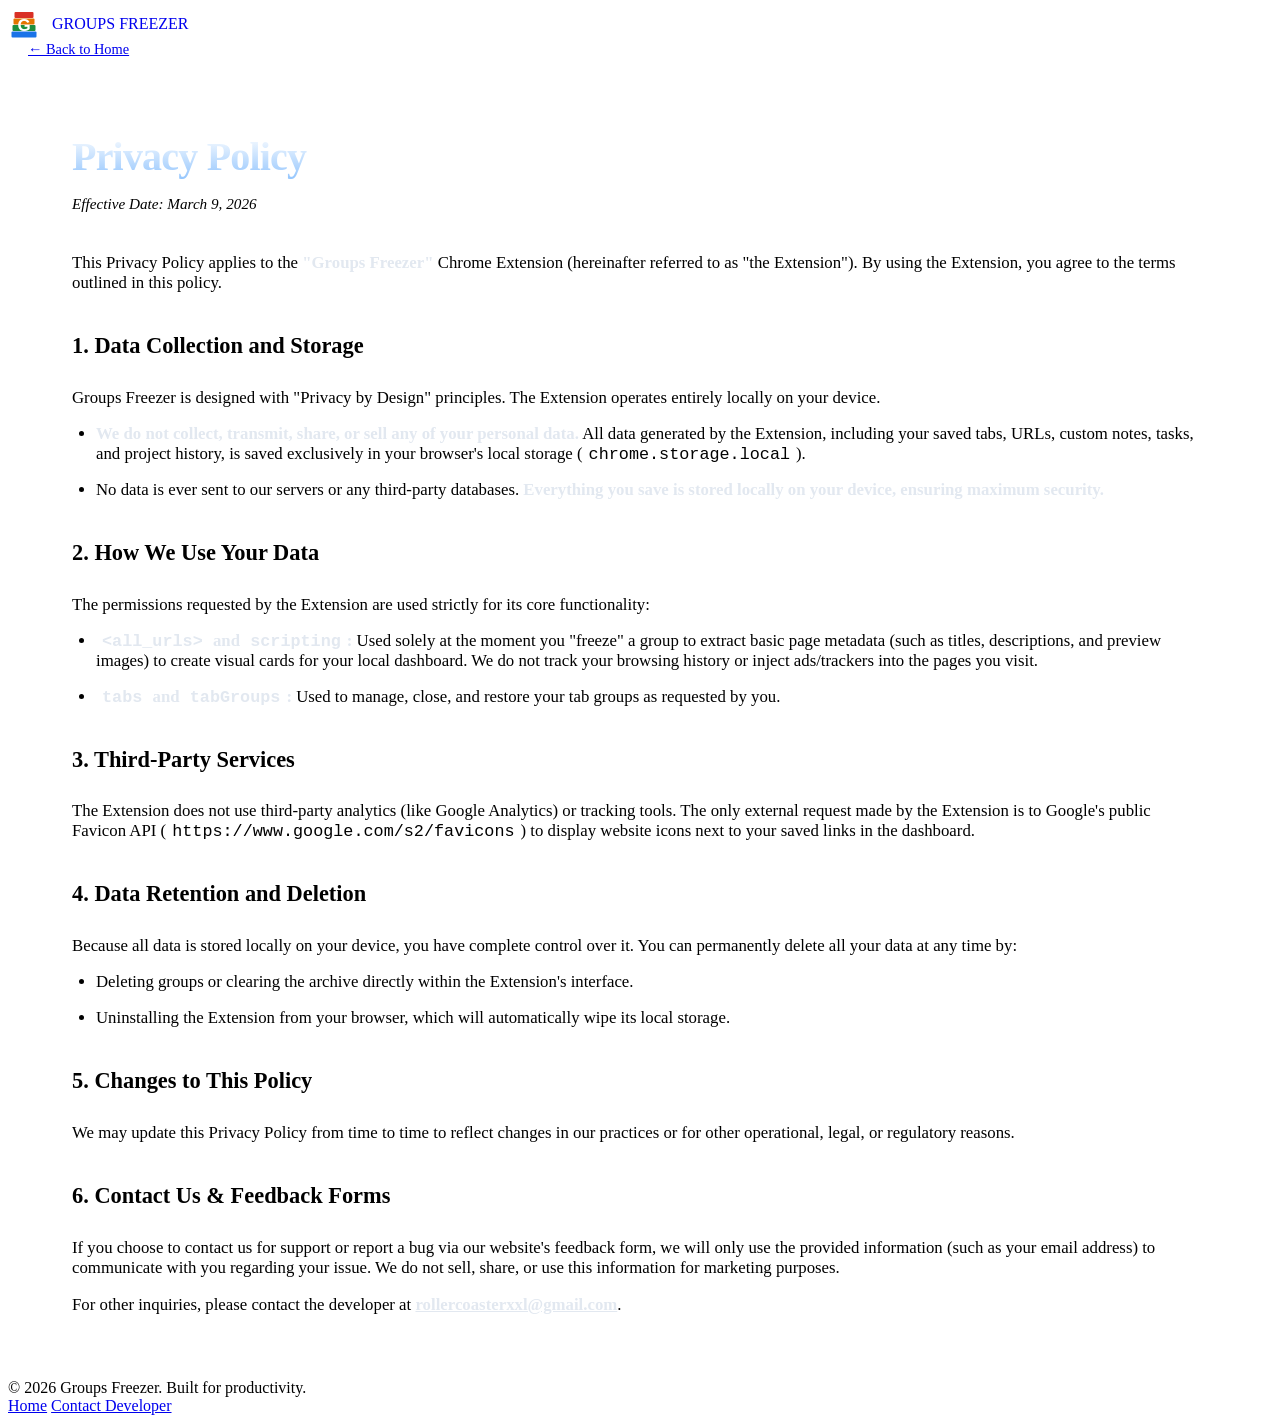
==== privacy.html @ 137fc0cf "Update privacy.html" ====
<!DOCTYPE html>
<html lang="en">
<head>
    <meta charset="UTF-8">
    <meta name="viewport" content="width=device-width, initial-scale=1.0">
    <title>Privacy Policy | Groups Freezer</title>
    <link href="https://fonts.googleapis.com/css2?family=Plus+Jakarta+Sans:wght@400;500;600;700;800&display=swap" rel="stylesheet">
    <link rel="stylesheet" href="style.css">
    
    <style>
        .policy-content {
            padding: 48px 64px;
        }
        .policy-content h1 {
            font-size: 2.5rem;
            margin-bottom: 8px;
            background: linear-gradient(180deg, #ffffff 0%, #93c5fd 100%);
            -webkit-background-clip: text;
            -webkit-text-fill-color: transparent;
            letter-spacing: -0.02em;
        }
        .policy-content h2 {
            margin-top: 40px;
            margin-bottom: 16px;
            color: var(--text-main);
            border-bottom: 1px solid var(--border-light);
            padding-bottom: 12px;
            font-size: 1.4rem;
        }
        .policy-content p, .policy-content li {
            color: var(--text-subtitle);
            margin-bottom: 16px;
            font-size: 1.05rem;
        }
        .policy-content ul {
            padding-left: 24px;
            margin-bottom: 24px;
        }
        .policy-content strong {
            color: #e2e8f0;
            font-weight: 600;
        }
        .policy-content code {
            background: rgba(255, 255, 255, 0.05);
            padding: 2px 6px;
            border-radius: 6px;
            color: var(--accent-blue);
            font-family: monospace;
            border: 1px solid var(--border-light);
        }
        
        @media (max-width: 768px) {
            .policy-content { padding: 32px 24px; }
            .policy-content h1 { font-size: 2rem; }
        }
    </style>
</head>
<body>

    <div class="container">
        
        <nav class="navbar" style="justify-content: space-between;">
            <a href="index.html" style="display: flex; align-items: center; gap: 12px; text-decoration: none;">
                <svg xmlns="http://www.w3.org/2000/svg" viewBox="0 0 128 128" width="32" height="32">
                  <rect x="26" y="16" width="76" height="24" rx="4" fill="#d93025"/>
                  <rect x="22" y="42" width="84" height="24" rx="4" fill="#e37400"/>
                  <rect x="18" y="68" width="92" height="24" rx="4" fill="#1e8e3e"/>
                  <rect x="14" y="94" width="100" height="24" rx="4" fill="#1a73e8"/>
                  <text x="64" y="70" font-family="-apple-system, BlinkMacSystemFont, 'Segoe UI', Roboto, Helvetica, Arial, sans-serif" font-size="68" font-weight="bold" fill="white" text-anchor="middle" dominant-baseline="central">G</text>
                </svg>
                <span class="logo-text">GROUPS FREEZER</span>
            </a>
            
            <a href="index.html" class="btn-ghost" style="width: auto; padding: 10px 20px; font-size: 0.9rem;">
                ← Back to Home
            </a>
        </nav>

        <div class="glass-panel policy-content">
            <h1>Privacy Policy</h1>
            <p style="font-style: italic; margin-bottom: 40px; color: var(--text-muted); font-size: 0.95rem;">Effective Date: March 9, 2026</p>

            <p>This Privacy Policy applies to the <strong>"Groups Freezer"</strong> Chrome Extension (hereinafter referred to as "the Extension"). By using the Extension, you agree to the terms outlined in this policy.</p>

            <h2>1. Data Collection and Storage</h2>
            <p>Groups Freezer is designed with "Privacy by Design" principles. The Extension operates entirely locally on your device.</p>
            <ul>
                <li><strong>We do not collect, transmit, share, or sell any of your personal data.</strong> All data generated by the Extension, including your saved tabs, URLs, custom notes, tasks, and project history, is saved exclusively in your browser's local storage (<code>chrome.storage.local</code>).</li>
                <li>No data is ever sent to our servers or any third-party databases. <strong>Everything you save is stored locally on your device, ensuring maximum security.</strong></li>
            </ul>

            <h2>2. How We Use Your Data</h2>
            <p>The permissions requested by the Extension are used strictly for its core functionality:</p>
            <ul>
                <li><strong><code>&lt;all_urls&gt;</code> and <code>scripting</code>:</strong> Used solely at the moment you "freeze" a group to extract basic page metadata (such as titles, descriptions, and preview images) to create visual cards for your local dashboard. We do not track your browsing history or inject ads/trackers into the pages you visit.</li>
                <li><strong><code>tabs</code> and <code>tabGroups</code>:</strong> Used to manage, close, and restore your tab groups as requested by you.</li>
            </ul>

            <h2>3. Third-Party Services</h2>
            <p>The Extension does not use third-party analytics (like Google Analytics) or tracking tools. The only external request made by the Extension is to Google's public Favicon API (<code>https://www.google.com/s2/favicons</code>) to display website icons next to your saved links in the dashboard.</p>

            <h2>4. Data Retention and Deletion</h2>
            <p>Because all data is stored locally on your device, you have complete control over it. You can permanently delete all your data at any time by:</p>
            <ul>
                <li>Deleting groups or clearing the archive directly within the Extension's interface.</li>
                <li>Uninstalling the Extension from your browser, which will automatically wipe its local storage.</li>
            </ul>

            <h2>5. Changes to This Policy</h2>
            <p>We may update this Privacy Policy from time to time to reflect changes in our practices or for other operational, legal, or regulatory reasons.</p>

            <h2>6. Contact Us & Feedback Forms</h2>
            <p>If you choose to contact us for support or report a bug via our website's feedback form, we will only use the provided information (such as your email address) to communicate with you regarding your issue. We do not sell, share, or use this information for marketing purposes.</p>
            <p>For other inquiries, please contact the developer at <strong><a href="mailto:rollercoasterxxl@gmail.com" style="color: var(--accent-blue);">rollercoasterxxl@gmail.com</a></strong>.</p>
        </div>

        <footer>
            <div class="copyright">© 2026 Groups Freezer. Built for productivity.</div>
            <div class="footer-links">
                <a href="index.html">Home</a>
                <a href="mailto:rollercoasterxxl@gmail.com">Contact Developer</a>
            </div>
        </footer>

    </div>
</body>
</html>
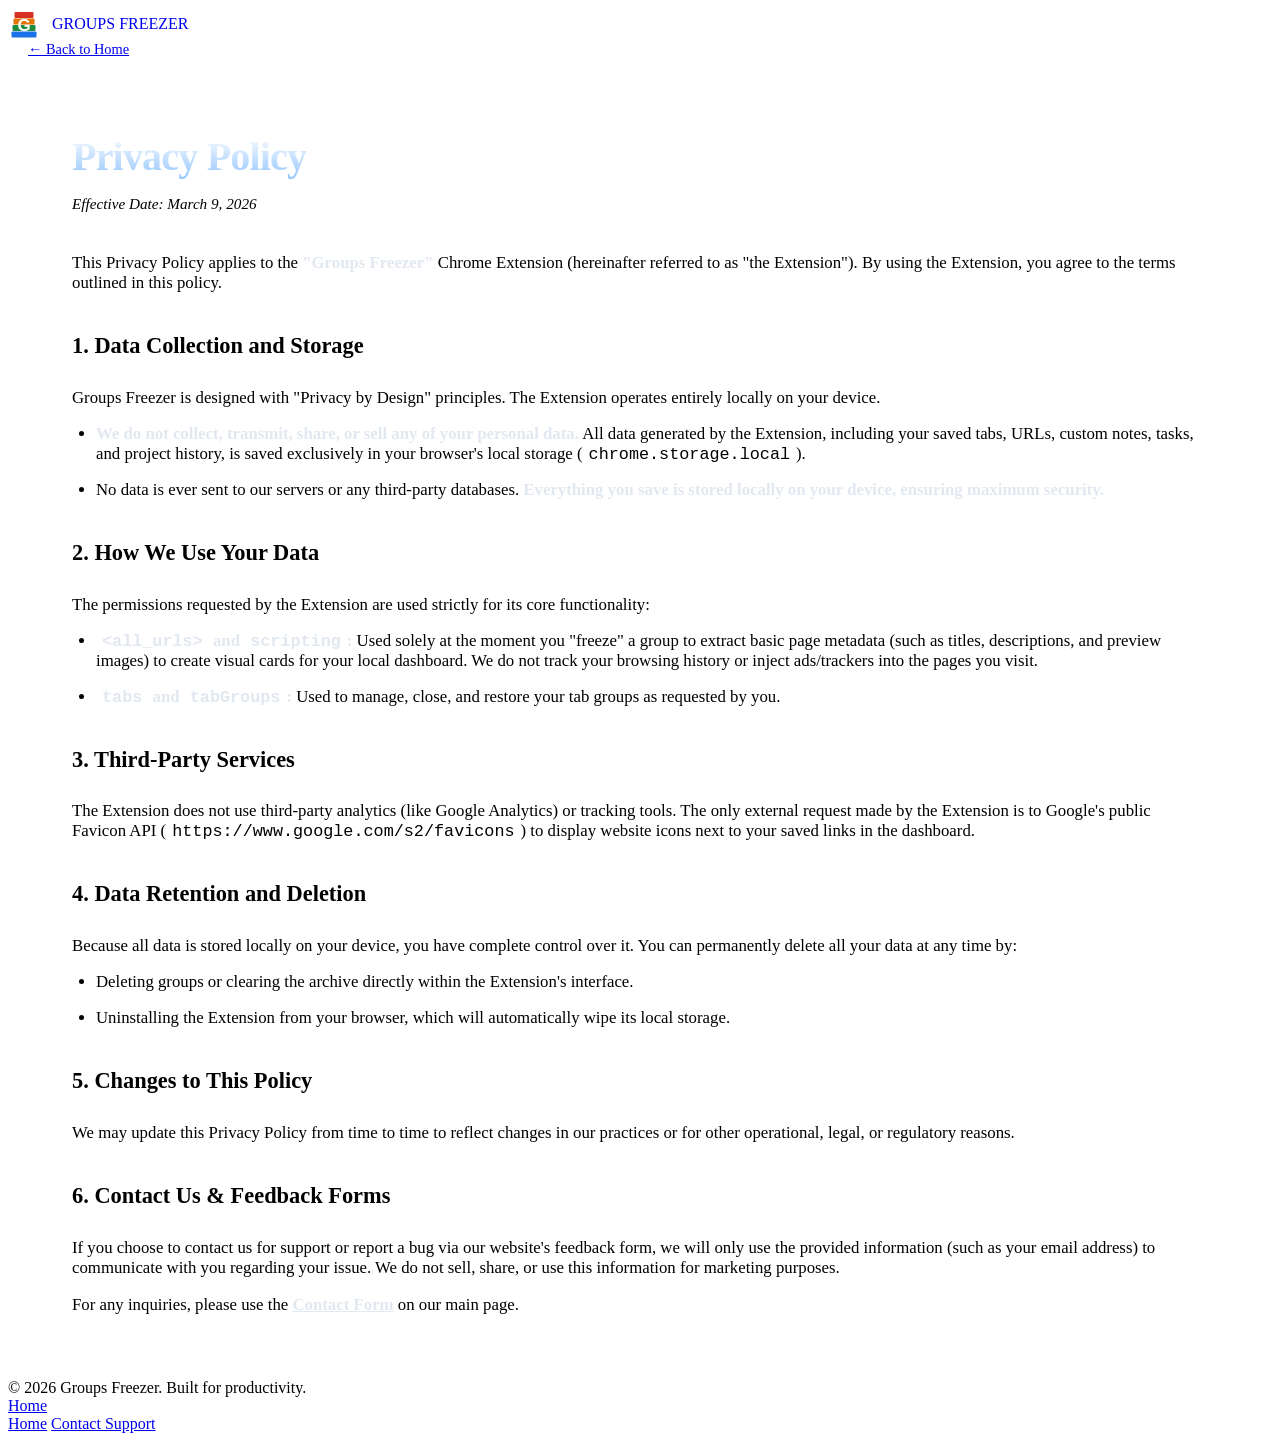
==== commit 45a9207b: "Update privacy.html" ====
--- a/privacy.html
+++ b/privacy.html
@@ -111,14 +111,17 @@
 
             <h2>6. Contact Us & Feedback Forms</h2>
             <p>If you choose to contact us for support or report a bug via our website's feedback form, we will only use the provided information (such as your email address) to communicate with you regarding your issue. We do not sell, share, or use this information for marketing purposes.</p>
-            <p>For other inquiries, please contact the developer at <strong><a href="mailto:rollercoasterxxl@gmail.com" style="color: var(--accent-blue);">rollercoasterxxl@gmail.com</a></strong>.</p>
+            <p>For any inquiries, please use the <strong><a href="index.html#feedback" style="color: var(--accent-blue);">Contact Form</a></strong> on our main page.</p>
         </div>
 
         <footer>
             <div class="copyright">© 2026 Groups Freezer. Built for productivity.</div>
             <div class="footer-links">
                 <a href="index.html">Home</a>
-                <a href="mailto:rollercoasterxxl@gmail.com">Contact Developer</a>
+                <div class="footer-links">
+                <a href="index.html">Home</a>
+                <a href="index.html#feedback">Contact Support</a>
+            </div>
             </div>
         </footer>
 
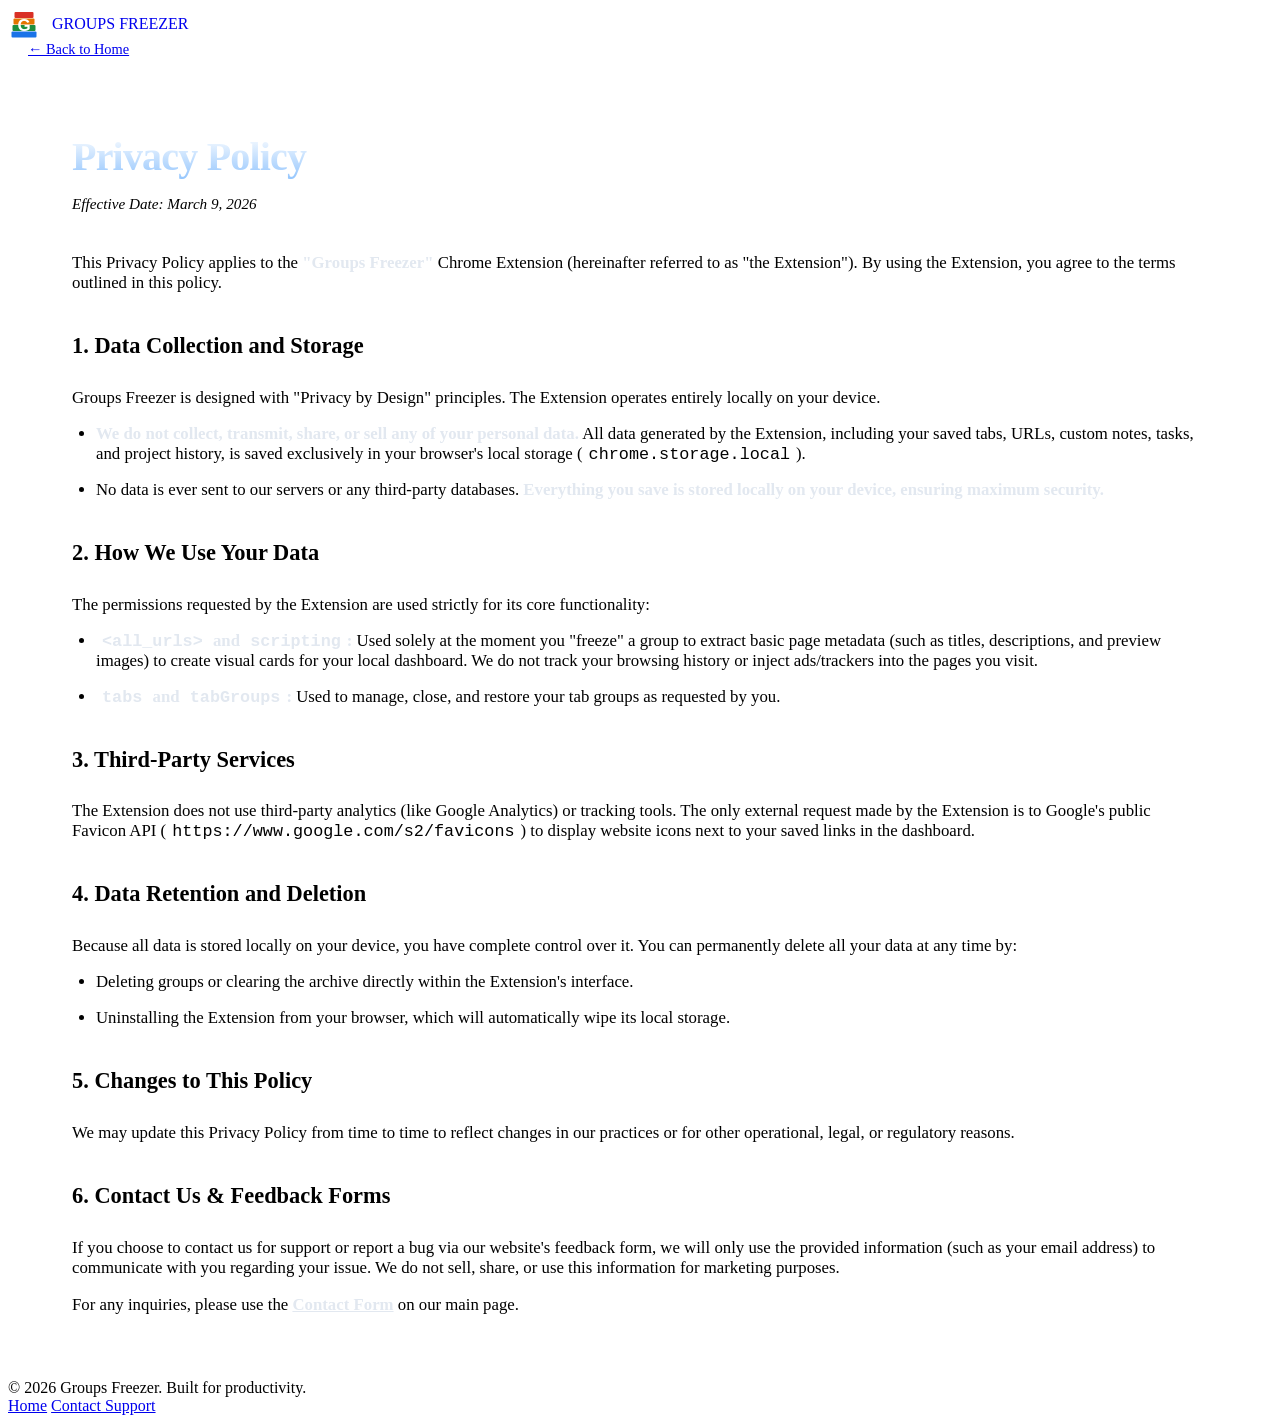
==== commit 14d5a35a: "Update privacy.html" ====
--- a/privacy.html
+++ b/privacy.html
@@ -116,12 +116,9 @@
 
         <footer>
             <div class="copyright">© 2026 Groups Freezer. Built for productivity.</div>
-            <div class="footer-links">
-                <a href="index.html">Home</a>
                 <div class="footer-links">
                 <a href="index.html">Home</a>
                 <a href="index.html#feedback">Contact Support</a>
-            </div>
             </div>
         </footer>
 
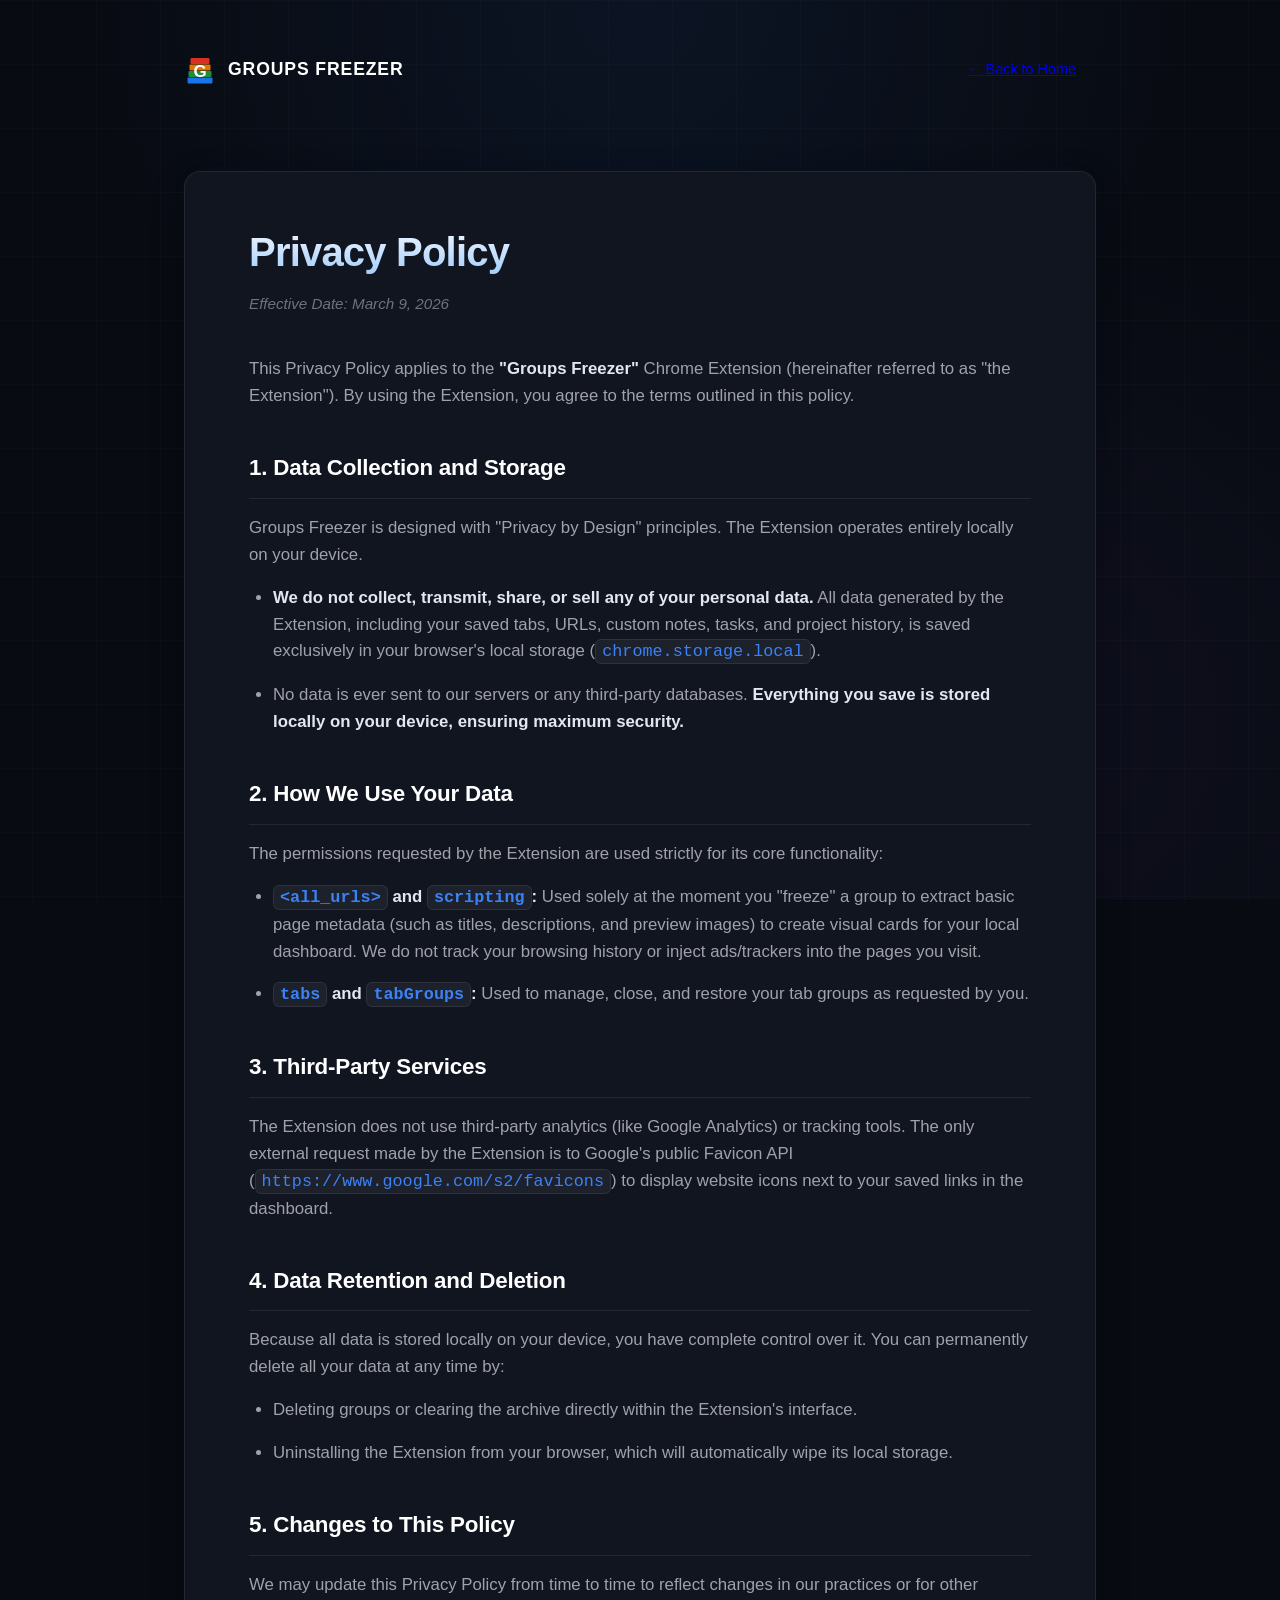
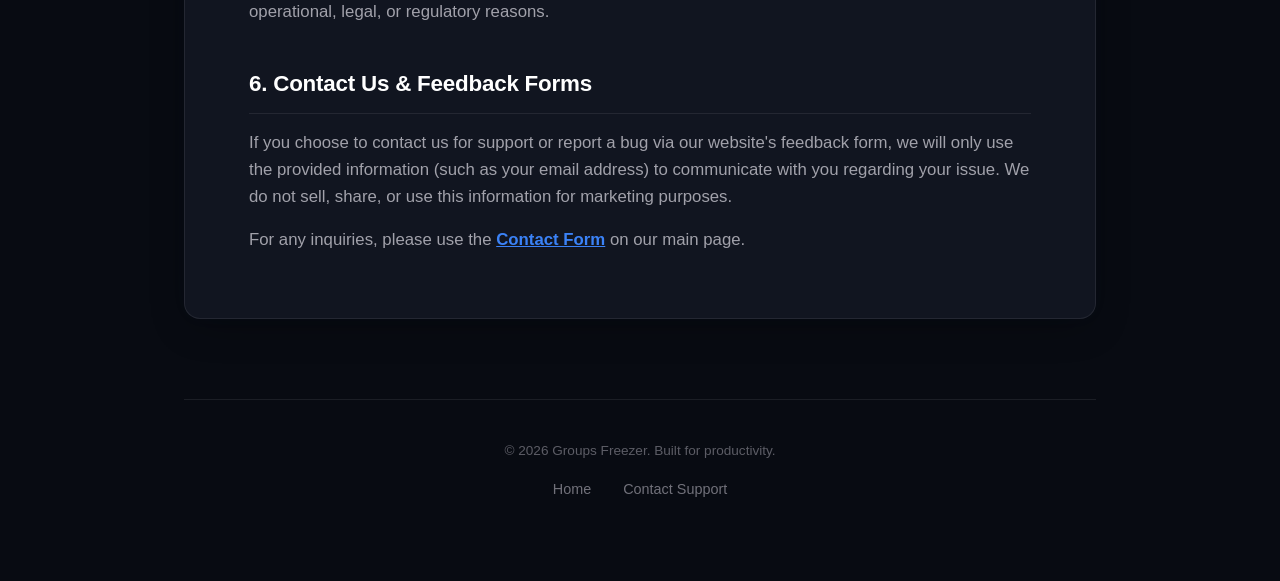
==== commit 4961ae78: "Update privacy.html" ====
--- a/privacy.html
+++ b/privacy.html
@@ -6,6 +6,7 @@
     <title>Privacy Policy | Groups Freezer</title>
     <link href="https://fonts.googleapis.com/css2?family=Plus+Jakarta+Sans:wght@400;500;600;700;800&display=swap" rel="stylesheet">
     <link rel="stylesheet" href="style.css">
+    <link rel="icon" type="image/png" sizes="48x48" href="icon48.png">
     
     <style>
         .policy-content {
--- a/style.css
+++ b/style.css
@@ -0,0 +1,411 @@
+:root {
+    /* Вернули глубокий темно-синий цвет из оригинала */
+    --bg-color: #080b12;
+    --surface: #111520;
+    --surface-hover: #1a2235;
+    --border-light: rgba(255, 255, 255, 0.08);
+    --border-strong: rgba(255, 255, 255, 0.15);
+    --text-main: #ffffff;
+    --text-subtitle: #a1a1aa;
+    --text-muted: #71717a;
+    --accent-blue: #3b82f6;
+    --accent-blue-hover: #2563eb;
+    --accent-kofi: #ff5e5b;
+}
+
+* { 
+    margin: 0; 
+    padding: 0; 
+    box-sizing: border-box; 
+    font-family: 'Plus Jakarta Sans', -apple-system, BlinkMacSystemFont, sans-serif; 
+    -webkit-font-smoothing: antialiased;
+    -moz-osx-font-smoothing: grayscale;
+}
+
+body {
+    background-color: var(--bg-color);
+    color: var(--text-main);
+    line-height: 1.6;
+    /* Вернули цветные свечения на фон + оставили тонкую премиальную сетку */
+    background-image: 
+        radial-gradient(circle at 50% 0%, rgba(59, 130, 246, 0.08) 0%, transparent 50%),
+        radial-gradient(circle at 80% 80%, rgba(139, 92, 246, 0.05) 0%, transparent 40%),
+        linear-gradient(rgba(255, 255, 255, 0.015) 1px, transparent 1px),
+        linear-gradient(90deg, rgba(255, 255, 255, 0.015) 1px, transparent 1px);
+    background-size: 100% 100%, 100% 100%, 64px 64px, 64px 64px;
+    background-attachment: fixed;
+    background-position: center top;
+}
+
+.container {
+    max-width: 960px; 
+    margin: 0 auto;
+    padding: 48px 24px 80px;
+    display: flex;
+    flex-direction: column;
+    gap: 80px;
+}
+
+/* Navbar */
+.navbar {
+    display: flex;
+    align-items: center;
+    gap: 12px;
+}
+.logo-text {
+    font-weight: 700;
+    font-size: 1.1rem;
+    letter-spacing: 0.05em;
+    color: var(--text-main);
+}
+
+/* Hero Section */
+.hero { 
+    text-align: center; 
+    padding-top: 20px;
+}
+.hero h1 {
+    font-size: 4rem;
+    font-weight: 800;
+    line-height: 1.1;
+    margin-bottom: 24px;
+    letter-spacing: -0.04em;
+    /* Вернули синеватый отлив градиенту текста */
+    background: linear-gradient(180deg, #ffffff 0%, #93c5fd 100%);
+    -webkit-background-clip: text;
+    -webkit-text-fill-color: transparent;
+}
+.hero p {
+    font-size: 1.25rem;
+    color: var(--text-subtitle);
+    max-width: 600px;
+    margin: 0 auto;
+    font-weight: 400;
+}
+
+/* Primary Button */
+.btn-primary {
+    background: #ffffff;
+    color: #000000;
+    padding: 16px 32px;
+    border-radius: 12px;
+    font-size: 1.05rem;
+    font-weight: 700;
+    text-decoration: none;
+    display: inline-flex;
+    align-items: center;
+    gap: 10px;
+    margin-top: 40px;
+    transition: all 0.2s cubic-bezier(0.16, 1, 0.3, 1);
+    box-shadow: 0 4px 14px 0 rgba(255, 255, 255, 0.1);
+}
+.btn-primary:hover {
+    transform: translateY(-2px);
+    box-shadow: 0 6px 20px 0 rgba(255, 255, 255, 0.15);
+    background: #f8fafc;
+}
+
+/* Browser Mockup */
+.video-section {
+    width: 100%;
+}
+.browser-mockup {
+    background: var(--surface);
+    border: 1px solid var(--border-light);
+    border-radius: 12px;
+    overflow: hidden;
+    box-shadow: 0 30px 60px -12px rgba(0, 0, 0, 0.8), 0 0 0 1px rgba(255,255,255,0.05);
+}
+.browser-header {
+    background: rgba(255, 255, 255, 0.03);
+    padding: 14px 16px;
+    display: flex;
+    gap: 8px;
+    border-bottom: 1px solid var(--border-light);
+}
+.dot {
+    width: 12px;
+    height: 12px;
+    border-radius: 50%;
+}
+.dot.close { background: #ed6a5e; }
+.dot.minimize { background: #f4bf4f; }
+.dot.expand { background: #61c554; }
+
+.video-wrapper {
+    position: relative;
+    padding-bottom: 56.25%; 
+    height: 0;
+    background: #000;
+}
+.video-wrapper iframe {
+    position: absolute; 
+    top: 0; left: 0; 
+    width: 100%; height: 100%;
+}
+
+/* Grid Layout */
+.grid {
+    display: grid;
+    grid-template-columns: 1.2fr 1fr;
+    gap: 24px;
+}
+
+/* Glass Panels / Cards */
+.glass-panel {
+    background: var(--surface);
+    border: 1px solid var(--border-light);
+    border-radius: 16px;
+    padding: 40px;
+    transition: all 0.3s ease;
+    box-shadow: 0 10px 40px -10px rgba(0, 0, 0, 0.4), 0 0 20px -5px rgba(59, 130, 246, 0.05);
+}
+.glass-panel:hover {
+    border-color: var(--border-strong);
+    box-shadow: 0 10px 40px -10px rgba(0, 0, 0, 0.5), 0 0 30px -5px rgba(59, 130, 246, 0.1);
+}
+.support-panel {
+    display: flex;
+    flex-direction: column;
+}
+
+/* Panel Typography */
+.panel-header {
+    display: flex;
+    align-items: center;
+    gap: 12px;
+    margin-bottom: 12px;
+    color: var(--text-main);
+}
+h2 {
+    font-size: 1.2rem;
+    font-weight: 600;
+    letter-spacing: -0.01em;
+}
+.subtitle {
+    color: var(--text-subtitle);
+    font-size: 0.95rem;
+    margin-bottom: 32px;
+    line-height: 1.6;
+}
+
+/* Forms */
+.input-group {
+    margin-bottom: 16px;
+    position: relative;
+}
+input, textarea, select {
+    width: 100%;
+    padding: 14px 16px;
+    background: rgba(255, 255, 255, 0.03);
+    border: 1px solid var(--border-light);
+    border-radius: 8px;
+    color: var(--text-main);
+    font-size: 0.95rem;
+    outline: none;
+    transition: all 0.2s ease;
+    appearance: none;
+    -webkit-appearance: none;
+}
+select {
+    background-image: url("data:image/svg+xml;charset=US-ASCII,%3Csvg%20xmlns%3D%22http%3A%2F%2Fwww.w3.org%2F2000%2Fsvg%22%20width%3D%2224%22%20height%3D%2224%22%20viewBox%3D%220%200%2024%2024%22%20fill%3D%22none%22%20stroke%3D%22%23a1a1aa%22%20stroke-width%3D%222%22%20stroke-linecap%3D%22round%22%20stroke-linejoin%3D%22round%22%3E%3Cpolyline%20points%3D%226%209%2012%2015%2018%209%22%3E%3C%2Fpolyline%3E%3C%2Fsvg%3E");
+    background-repeat: no-repeat;
+    background-position: right 14px top 50%;
+    background-size: 16px auto;
+    cursor: pointer;
+}
+select option {
+    background-color: var(--surface);
+    color: var(--text-main);
+}
+input::placeholder, textarea::placeholder {
+    color: var(--text-muted);
+}
+input:focus, textarea:focus, select:focus {
+    border-color: var(--accent-blue);
+    background: rgba(255, 255, 255, 0.05);
+    box-shadow: 0 0 0 3px rgba(59, 130, 246, 0.2);
+}
+
+.char-counter {
+    font-size: 0.75rem;
+    color: var(--text-muted);
+    text-align: right;
+    margin-top: 8px;
+}
+
+/* Secondary Button (Form Submit) */
+.btn-secondary {
+    display: flex;
+    align-items: center;
+    justify-content: center;
+    width: 100%;
+    padding: 14px;
+    border-radius: 8px;
+    font-weight: 600;
+    font-size: 0.95rem;
+    cursor: pointer;
+    transition: all 0.2s ease;
+    background: var(--surface-hover);
+    color: var(--text-main);
+    border: 1px solid var(--border-light);
+}
+.btn-secondary:hover {
+    background: var(--accent-blue);
+    border-color: var(--accent-blue-hover);
+    box-shadow: 0 4px 12px rgba(59, 130, 246, 0.3);
+    transform: translateY(-1px);
+}
+
+/* Developer Profile */
+.dev-profile {
+    display: flex;
+    align-items: center;
+    gap: 16px;
+    margin-bottom: 28px;
+    padding-bottom: 24px;
+    border-bottom: 1px solid var(--border-light);
+}
+.dev-avatar {
+    width: 48px;
+    height: 48px;
+    border-radius: 50%;
+    object-fit: cover;
+    /* Убрал черно-белый фильтр, вернул оригинальные цвета фото */
+    border: 2px solid var(--border-light);
+}
+.dev-info {
+    display: flex;
+    flex-direction: column;
+    gap: 2px;
+}
+.dev-greeting {
+    font-weight: 600;
+    font-size: 0.95rem;
+    color: var(--text-main);
+}
+.dev-context {
+    font-size: 0.85rem;
+    color: var(--text-muted);
+    line-height: 1.4;
+}
+
+/* Support Tiers */
+.support-tiers {
+    display: flex;
+    flex-direction: column;
+    gap: 12px;
+}
+
+.tier-card {
+    display: flex;
+    align-items: center;
+    justify-content: space-between;
+    padding: 16px;
+    background: rgba(255, 255, 255, 0.02);
+    border: 1px solid var(--border-light);
+    border-radius: 8px;
+    color: var(--text-main);
+    text-decoration: none;
+    transition: all 0.2s ease;
+}
+
+.tier-left {
+    display: flex;
+    align-items: center;
+    gap: 14px;
+}
+
+.tier-icon-wrap {
+    display: flex;
+    align-items: center;
+    justify-content: center;
+    width: 32px;
+    height: 32px;
+    border-radius: 6px;
+    background: var(--surface-hover);
+    color: var(--text-subtitle);
+    border: 1px solid var(--border-light);
+    transition: all 0.2s ease;
+}
+
+.tier-name {
+    font-size: 0.95rem;
+    font-weight: 500;
+}
+
+.tier-price {
+    font-weight: 600;
+    font-size: 0.95rem;
+    color: var(--text-subtitle);
+    transition: color 0.2s;
+}
+
+/* Hover & Highlight States */
+.tier-card:hover {
+    background: rgba(255, 255, 255, 0.05);
+    border-color: var(--border-strong);
+    transform: translateY(-2px);
+}
+
+.tier-card:hover .tier-icon-wrap {
+    color: var(--text-main);
+    border-color: var(--text-muted);
+}
+
+.tier-card:hover .tier-price {
+    color: var(--text-main);
+}
+
+/* Highlight Tier (Sponsor) */
+.tier-card-highlight {
+    border-color: rgba(59, 130, 246, 0.3);
+    background: linear-gradient(180deg, rgba(59, 130, 246, 0.05) 0%, transparent 100%);
+}
+.tier-card-highlight .tier-icon-wrap {
+    color: var(--accent-blue);
+    border-color: rgba(59, 130, 246, 0.3);
+}
+.tier-card-highlight .tier-price {
+    color: var(--text-main);
+}
+.tier-card-highlight:hover {
+    border-color: var(--accent-blue);
+    box-shadow: 0 4px 20px rgba(59, 130, 246, 0.15);
+}
+
+/* Footer */
+footer {
+    text-align: center;
+    padding-top: 40px;
+    border-top: 1px solid var(--border-light);
+    display: flex;
+    flex-direction: column;
+    gap: 16px;
+}
+.footer-links {
+    display: flex;
+    justify-content: center;
+    gap: 32px;
+}
+.footer-links a {
+    color: var(--text-muted);
+    text-decoration: none;
+    font-size: 0.9rem;
+    font-weight: 500;
+    transition: color 0.2s;
+}
+.footer-links a:hover {
+    color: var(--text-main);
+}
+.copyright {
+    color: var(--text-muted);
+    font-size: 0.85rem;
+    opacity: 0.8;
+}
+
+@media (max-width: 768px) {
+    .hero h1 { font-size: 2.75rem; }
+    .grid { grid-template-columns: 1fr; }
+    .glass-panel { padding: 32px 24px; }
+}
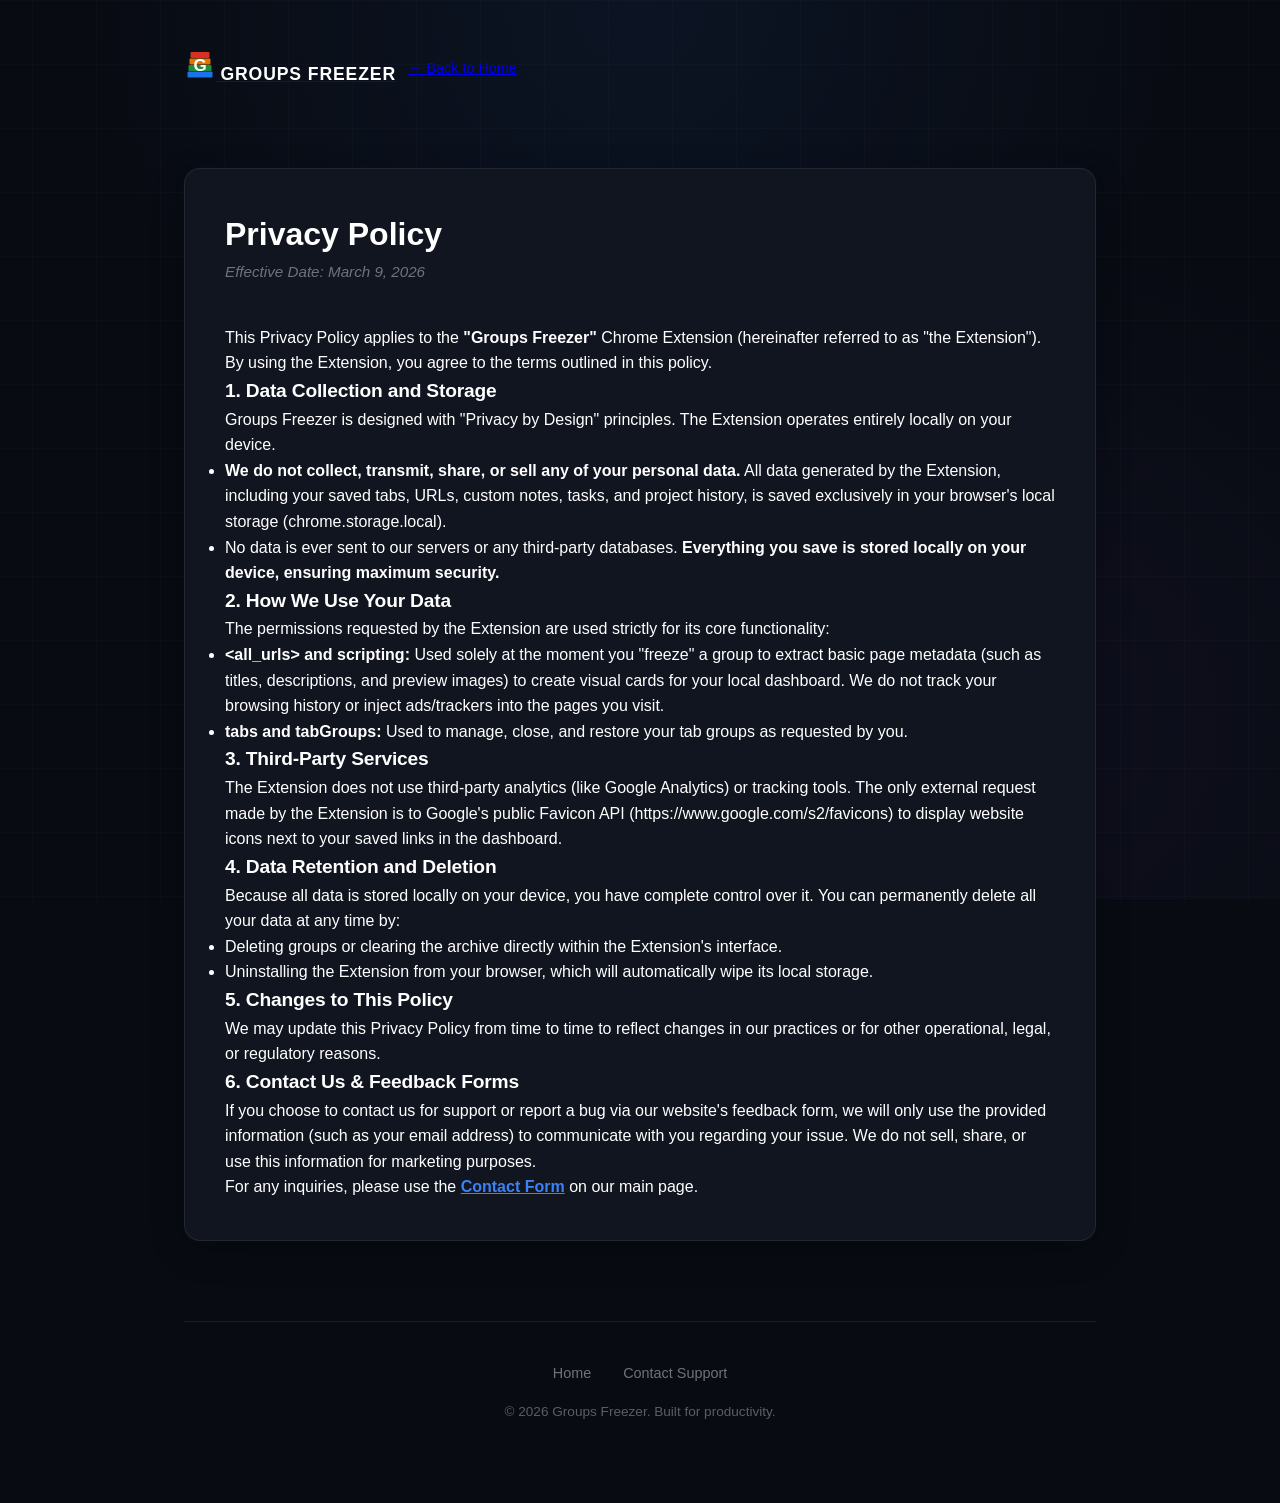
==== commit 18616a77: "Update privacy.html" ====
--- a/privacy.html
+++ b/privacy.html
@@ -7,61 +7,13 @@
     <link href="https://fonts.googleapis.com/css2?family=Plus+Jakarta+Sans:wght@400;500;600;700;800&display=swap" rel="stylesheet">
     <link rel="stylesheet" href="style.css">
     <link rel="icon" type="image/png" sizes="48x48" href="icon48.png">
-    
-    <style>
-        .policy-content {
-            padding: 48px 64px;
-        }
-        .policy-content h1 {
-            font-size: 2.5rem;
-            margin-bottom: 8px;
-            background: linear-gradient(180deg, #ffffff 0%, #93c5fd 100%);
-            -webkit-background-clip: text;
-            -webkit-text-fill-color: transparent;
-            letter-spacing: -0.02em;
-        }
-        .policy-content h2 {
-            margin-top: 40px;
-            margin-bottom: 16px;
-            color: var(--text-main);
-            border-bottom: 1px solid var(--border-light);
-            padding-bottom: 12px;
-            font-size: 1.4rem;
-        }
-        .policy-content p, .policy-content li {
-            color: var(--text-subtitle);
-            margin-bottom: 16px;
-            font-size: 1.05rem;
-        }
-        .policy-content ul {
-            padding-left: 24px;
-            margin-bottom: 24px;
-        }
-        .policy-content strong {
-            color: #e2e8f0;
-            font-weight: 600;
-        }
-        .policy-content code {
-            background: rgba(255, 255, 255, 0.05);
-            padding: 2px 6px;
-            border-radius: 6px;
-            color: var(--accent-blue);
-            font-family: monospace;
-            border: 1px solid var(--border-light);
-        }
-        
-        @media (max-width: 768px) {
-            .policy-content { padding: 32px 24px; }
-            .policy-content h1 { font-size: 2rem; }
-        }
-    </style>
 </head>
 <body>
 
     <div class="container">
         
-        <nav class="navbar" style="justify-content: space-between;">
-            <a href="index.html" style="display: flex; align-items: center; gap: 12px; text-decoration: none;">
+        <nav class="navbar">
+            <a href="index.html" class="navbar-left">
                 <svg xmlns="http://www.w3.org/2000/svg" viewBox="0 0 128 128" width="32" height="32">
                   <rect x="26" y="16" width="76" height="24" rx="4" fill="#d93025"/>
                   <rect x="22" y="42" width="84" height="24" rx="4" fill="#e37400"/>
@@ -72,7 +24,7 @@
                 <span class="logo-text">GROUPS FREEZER</span>
             </a>
             
-            <a href="index.html" class="btn-ghost" style="width: auto; padding: 10px 20px; font-size: 0.9rem;">
+            <a href="index.html" class="btn-ghost" style="font-size: 0.9rem;">
                 ← Back to Home
             </a>
         </nav>
@@ -116,11 +68,11 @@
         </div>
 
         <footer>
-            <div class="copyright">© 2026 Groups Freezer. Built for productivity.</div>
-                <div class="footer-links">
+            <div class="footer-links">
                 <a href="index.html">Home</a>
                 <a href="index.html#feedback">Contact Support</a>
             </div>
+            <div class="copyright">© 2026 Groups Freezer. Built for productivity.</div>
         </footer>
 
     </div>
